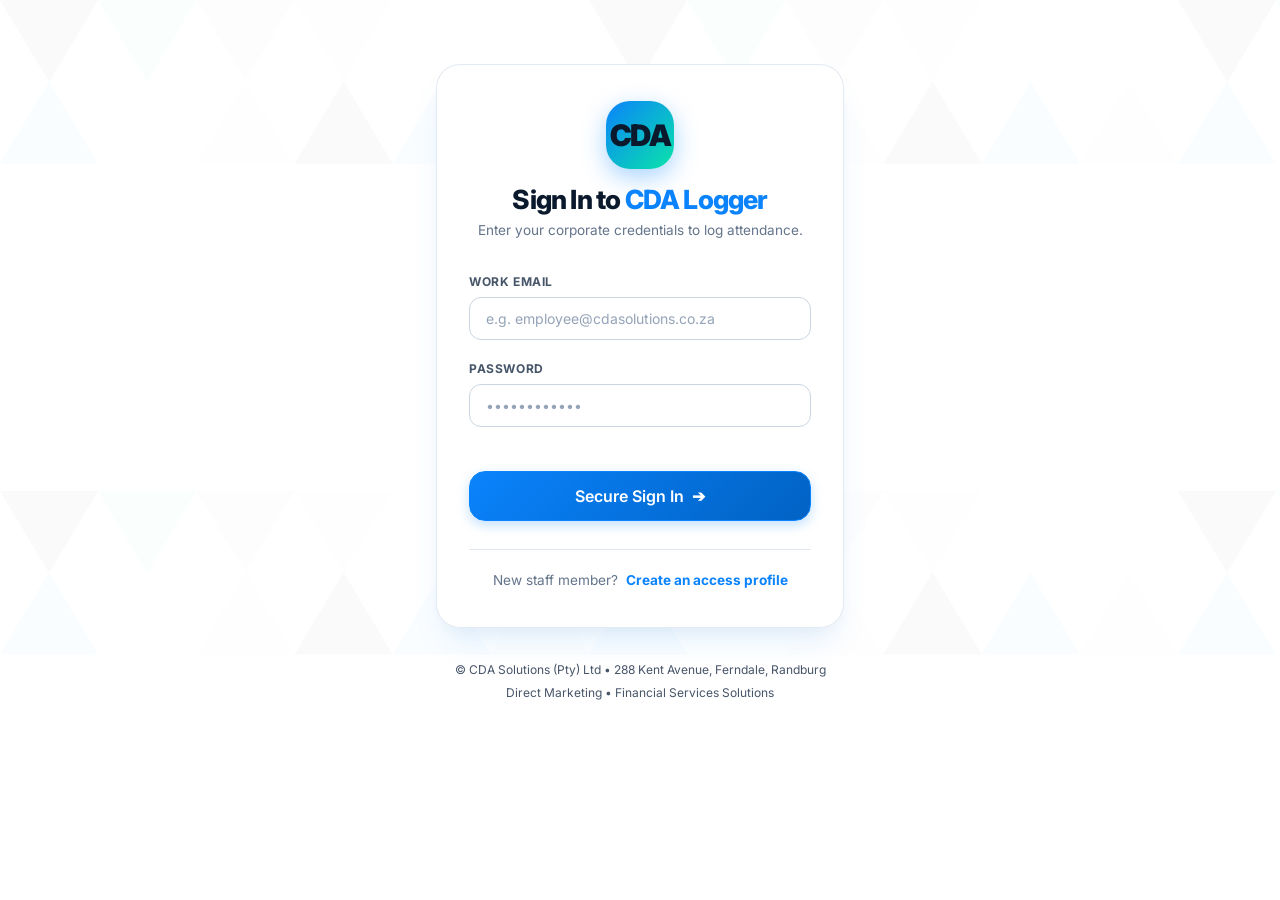
==== employee/index.html @ 735a0724 "feat: add core application structure with authentication, employee portal, admin dashboard, and shar" ====
<!DOCTYPE html>
<html lang="en">
<head>
  <meta charset="UTF-8">
  <meta name="viewport" content="width=device-width, initial-scale=1.0">
  <meta name="description" content="CDA Solutions Employee Attendance Portal - Record daily clock-in and clock-out with reverse geocoding verification and request leave.">
  <title>CDA Solutions - Staff Attendance Portal</title>
  <link rel="icon" href="https://www.cdasolutions.co.za/fav.png" type="image/x-icon">
  <link rel="stylesheet" href="../shared/css/base.css">
  <link rel="stylesheet" href="employee.css">
</head>
<body class="pattern-bg">

  <!-- GLOBAL LOADING SPINNER -->
  <div id="globalSpinner" class="spinner-overlay hidden">
    <div class="spinner"></div>
    <div id="spinnerMessage" class="spinner-message">Communicating with CDA Solutions API...</div>
  </div>

  <!-- TOP BRAND HEADER -->
  <header class="brand-header">
    <div class="brand-nav container">
      <div class="brand-identity">
        <div class="brand-logo-mark" aria-hidden="true">CDA</div>
        <div class="brand-title-wrap">
          <span class="brand-main-title">CDA <span>SOLUTIONS</span></span>
          <span class="brand-sub-title">Employee Portal</span>
        </div>
      </div>
      <div class="brand-nav-actions">
        <span class="badge badge-teal badge-pulse">Session Active</span>
        <button onclick="handleEmployeeLogout()" class="btn btn-outline btn-sm" style="color: #ffffff; border-color: rgba(255,255,255,0.25);">
          Sign Out
        </button>
      </div>
    </div>
  </header>

  <!-- MAIN EMPLOYEE CONTAINER -->
  <main class="employee-container">
    <article class="employee-card">
      
      <!-- PROFILE & GREETING -->
      <section class="employee-profile-header">
        <div id="employeeAvatar" class="employee-avatar-circle">CD</div>
        <h1 id="employeeGreeting" style="font-size: 1.5rem; color: var(--cda-navy); margin-bottom: 0.25rem;">
          Employee Attendance
        </h1>
        <p id="employeeEmail" class="text-muted" style="font-size: 0.85rem; font-family: var(--cda-font-mono);">
          employee@cdasolutions.co.za
        </p>
      </section>

      <!-- LIVE WORK CLOCK -->
      <section class="live-clock-card" aria-label="Real-time workspace clock">
        <div class="live-time-value" id="liveTime">00:00:00</div>
        <div class="live-date-label" id="liveDate">Loading local calendar...</div>
      </section>

      <!-- FEEDBACK NOTIFICATION BOX -->
      <div id="employeeAlert" class="alert hidden" role="alert"></div>

      <!-- ATTENDANCE ACTIONS -->
      <section class="clock-actions-grid" aria-label="Shift Clock Actions">
        <button 
          type="button" 
          id="btnClockIn" 
          onclick="triggerClockAction('Clock In')" 
          class="clock-action-btn clock-in-btn"
          aria-label="Clock in for your morning shift"
        >
          <div class="action-btn-content">
            <span class="action-icon" aria-hidden="true">⏰</span>
            <div>
              <span class="action-label-title">Clock In</span>
              <span class="action-label-sub">Start Daily Shift</span>
            </div>
          </div>
          <span class="action-arrow" aria-hidden="true">➔</span>
        </button>

        <button 
          type="button" 
          id="btnClockOut" 
          onclick="triggerClockAction('Clock Out')" 
          class="clock-action-btn clock-out-btn"
          aria-label="Clock out for your shift completion"
        >
          <div class="action-btn-content">
            <span class="action-icon" aria-hidden="true">🚪</span>
            <div>
              <span class="action-label-title">Clock Out</span>
              <span class="action-label-sub">End Daily Shift</span>
            </div>
          </div>
          <span class="action-arrow" aria-hidden="true">➔</span>
        </button>
      </section>

      <!-- GEOLOCATION STATUS NOTE -->
      <div class="geo-info-box">
        <span aria-hidden="true">📍</span>
        <span>GPS reverse-geocoding actively verifies your physical shift location.</span>
      </div>

      <!-- LEAVE APPLICATION TRIGGER -->
      <button 
        type="button" 
        id="btnOpenLeave" 
        onclick="openLeaveModal()" 
        class="leave-request-btn"
      >
        <span aria-hidden="true">📅</span>
        <span>Submit Leave Application</span>
      </button>

    </article>
  </main>

  <!-- SHARED LEAVE REGISTRATION MODAL -->
  <div id="leaveModal" class="modal-backdrop hidden" role="dialog" aria-labelledby="leaveModalTitle" aria-modal="true">
    <div class="modal-dialog">
      <div class="modal-header">
        <h3 id="leaveModalTitle">Register Leave Application</h3>
        <button type="button" class="modal-close" onclick="closeLeaveModal()" aria-label="Close modal">&times;</button>
      </div>
      
      <form id="leaveForm" onsubmit="handleLeaveSubmit(event)">
        <div class="modal-body">
          <div id="leaveModalAlert" class="alert hidden" role="alert"></div>

          <div class="form-group">
            <label class="form-label" for="leaveType">Leave Type</label>
            <select id="leaveType" name="leaveType" class="form-select" required>
              <option value="Annual">Annual Leave</option>
              <option value="Sick">Sick Leave</option>
              <option value="Family Responsibility">Family Responsibility Leave</option>
              <option value="Unpaid">Unpaid Leave</option>
            </select>
          </div>

          <div class="form-row form-row-2">
            <div class="form-group">
              <label class="form-label" for="leaveStartDate">Start Date</label>
              <input type="date" id="leaveStartDate" name="startDate" class="form-control" required>
            </div>
            <div class="form-group">
              <label class="form-label" for="leaveEndDate">End Date</label>
              <input type="date" id="leaveEndDate" name="endDate" class="form-control" required>
            </div>
          </div>

          <p class="text-muted" style="font-size: 0.775rem;">
            Approved leave requests will automatically integrate into monthly timesheet compliance records.
          </p>
        </div>

        <div class="modal-footer">
          <button type="button" class="btn btn-outline" onclick="closeLeaveModal()">Cancel</button>
          <button type="submit" id="btnSubmitLeave" class="btn btn-primary">Submit Application</button>
        </div>
      </form>
    </div>
  </div>

  <!-- SCRIPTS -->
  <script src="../shared/js/api.js"></script>
  <script src="../shared/js/leave.js"></script>
  <script src="employee.js"></script>
</body>
</html>
---- shared/css/base.css ----
/* ==========================================================================
   CDA SOLUTIONS DESIGN SYSTEM (base.css)
   Brand: CDA Solutions (https://www.cdasolutions.co.za/)
   Architecture: Vanilla CSS tokens, components, grid, and micro-animations
   ========================================================================== */

@import url('https://fonts.googleapis.com/css2?family=Inter:wght@300;400;500;600;700;800;900&display=swap');

:root {
  /* Brand Primary Colors */
  --cda-blue: #0a83fc;
  --cda-blue-dark: #0162c3;
  --cda-blue-light: #e8f3ff;
  --cda-blue-rgb: 10, 131, 252;

  /* Brand Secondary / Accent Colors */
  --cda-teal: #0ae4a8;
  --cda-teal-dark: #08b887;
  --cda-teal-light: #e6fcf6;
  --cda-teal-rgb: 10, 228, 168;

  /* Neutrals & Dark Theme Accents */
  --cda-navy: #0b192c;
  --cda-navy-dark: #060e18;
  --cda-slate-900: #0f172a;
  --cda-slate-800: #1e293b;
  --cda-slate-700: #334155;
  --cda-slate-600: #475569;
  --cda-slate-500: #64748b;
  --cda-slate-400: #94a3b8;
  --cda-slate-300: #cbd5e1;
  --cda-slate-200: #e2e8f0;
  --cda-slate-100: #f1f5f9;
  --cda-slate-50: #f8fafc;
  --cda-white: #ffffff;

  /* Status Tokens */
  --cda-success: #10b981;
  --cda-success-light: #ecfdf5;
  --cda-warning: #f59e0b;
  --cda-warning-light: #fffbeb;
  --cda-danger: #ef4444;
  --cda-danger-light: #fef2f2;
  --cda-orange: #f97316;
  --cda-orange-light: #fff7ed;
  --cda-purple: #8b5cf6;
  --cda-purple-light: #f5f3ff;

  /* Typography */
  --cda-font: 'Inter', -apple-system, BlinkMacSystemFont, 'Segoe UI', Roboto, Helvetica, Arial, sans-serif;
  --cda-font-mono: SFMono-Regular, Menlo, Monaco, Consolas, 'Liberation Mono', monospace;

  /* Shadows */
  --shadow-xs: 0 1px 2px 0 rgba(15, 23, 42, 0.05);
  --shadow-sm: 0 1px 3px 0 rgba(15, 23, 42, 0.08), 0 1px 2px -1px rgba(15, 23, 42, 0.05);
  --shadow-md: 0 4px 6px -1px rgba(15, 23, 42, 0.08), 0 2px 4px -2px rgba(15, 23, 42, 0.05);
  --shadow-lg: 0 10px 15px -3px rgba(15, 23, 42, 0.08), 0 4px 6px -4px rgba(15, 23, 42, 0.05);
  --shadow-xl: 0 20px 25px -5px rgba(15, 23, 42, 0.1), 0 8px 10px -6px rgba(15, 23, 42, 0.05);
  --shadow-glow-blue: 0 0 20px rgba(10, 131, 252, 0.35);
  --shadow-glow-teal: 0 0 20px rgba(10, 228, 168, 0.35);

  /* Transitions & Radii */
  --radius-sm: 8px;
  --radius-md: 12px;
  --radius-lg: 16px;
  --radius-xl: 24px;
  --radius-full: 9999px;
  --transition: all 0.2s cubic-bezier(0.4, 0, 0.2, 1);
}

/* ==========================================================================
   RESET & BASE STYLES
   ========================================================================== */

*, *::before, *::after {
  box-sizing: border-box;
  margin: 0;
  padding: 0;
}

html {
  font-family: var(--cda-font);
  font-size: 16px;
  line-height: 1.5;
  color: var(--cda-slate-800);
  background-color: var(--cda-slate-50);
  -webkit-text-size-adjust: 100%;
  -webkit-font-smoothing: antialiased;
  scroll-behavior: smooth;
}

body {
  min-height: 100vh;
  display: flex;
  flex-direction: column;
  background-color: var(--cda-slate-50);
  background-image: 
    radial-gradient(at 0% 0%, rgba(10, 131, 252, 0.06) 0px, transparent 50%),
    radial-gradient(at 100% 100%, rgba(10, 228, 168, 0.06) 0px, transparent 50%);
  background-attachment: fixed;
}

/* Geometric Subtle Background Texture */
.pattern-bg {
  background-color: #ffffff;
  background-image: url("data:image/svg+xml,%3Csvg xmlns='http://www.w3.org/2000/svg' width='100%25' height='100%25'%3E%3Cdefs%3E%3Cpattern patternUnits='userSpaceOnUse' id='b' width='589' height='490.8' x='0' y='0' viewBox='0 0 1080 900'%3E%3Cg fill-opacity='0.02'%3E%3Cpolygon fill='%230a83fc' points='90 150 0 300 180 300'/%3E%3Cpolygon points='90 150 180 0 0 0'/%3E%3Cpolygon fill='%230ae4a8' points='270 150 360 0 180 0'/%3E%3Cpolygon fill='%23cbd5e1' points='450 150 360 300 540 300'/%3E%3Cpolygon fill='%2394a3b8' points='450 150 540 0 360 0'/%3E%3Cpolygon points='630 150 540 300 720 300'/%3E%3Cpolygon fill='%23cbd5e1' points='630 150 720 0 540 0'/%3E%3Cpolygon fill='%230a83fc' points='810 150 720 300 900 300'/%3E%3Cpolygon fill='%23FFF' points='810 150 900 0 720 0'/%3E%3Cpolygon fill='%23cbd5e1' points='990 150 900 300 1080 300'/%3E%3C/g%3E%3C/pattern%3E%3C/defs%3E%3Crect x='0' y='0' fill='url(%23b)' width='100%25' height='100%25'/%3E%3C/svg%3E");
}

/* ==========================================================================
   TYPOGRAPHY
   ========================================================================== */

h1, h2, h3, h4, h5, h6 {
  color: var(--cda-navy);
  font-weight: 700;
  line-height: 1.25;
  letter-spacing: -0.02em;
}

h1 { font-size: 1.75rem; }
h2 { font-size: 1.5rem; }
h3 { font-size: 1.25rem; }
h4 { font-size: 1.1rem; }
h5 { font-size: 1rem; }
h6 { font-size: 0.875rem; }

@media (min-width: 768px) {
  h1 { font-size: 2.25rem; }
  h2 { font-size: 1.75rem; }
  h3 { font-size: 1.5rem; }
}

p {
  color: var(--cda-slate-600);
  line-height: 1.6;
}

a {
  color: var(--cda-blue);
  text-decoration: none;
  transition: var(--transition);
}

a:hover {
  color: var(--cda-blue-dark);
  text-decoration: underline;
}

/* ==========================================================================
   LAYOUT CONTAINERS
   ========================================================================== */

.container {
  width: 100%;
  max-width: 1200px;
  margin: 0 auto;
  padding: 0 1rem;
}

.auth-container {
  width: 100%;
  max-width: 440px;
  margin: 2rem auto;
  padding: 0 1rem;
}

.employee-container {
  width: 100%;
  max-width: 500px;
  margin: 1.5rem auto;
  padding: 0 1rem;
}

.admin-wide {
  width: 100%;
  max-width: 1440px;
  margin: 1.5rem auto;
  padding: 0 1rem;
}

@media (min-width: 768px) {
  .auth-container { margin: 4rem auto; }
  .employee-container { margin: 3rem auto; }
  .admin-wide { padding: 0 1.5rem; }
}

/* ==========================================================================
   BRAND LOGO & HEADER
   ========================================================================== */

.brand-header {
  background: linear-gradient(135deg, var(--cda-navy) 0%, #152840 100%);
  color: var(--cda-white);
  padding: 0.875rem 1.5rem;
  box-shadow: var(--shadow-md);
  border-bottom: 2px solid var(--cda-blue);
  position: sticky;
  top: 0;
  z-index: 40;
}

.brand-nav {
  display: flex;
  align-items: center;
  justify-content: space-between;
  flex-wrap: wrap;
  gap: 1rem;
}

.brand-identity {
  display: flex;
  align-items: center;
  gap: 0.75rem;
  text-decoration: none;
  color: var(--cda-white);
}

.brand-logo-mark {
  display: inline-flex;
  align-items: center;
  justify-content: center;
  background: linear-gradient(135deg, var(--cda-blue) 0%, var(--cda-teal) 100%);
  color: var(--cda-navy);
  font-weight: 900;
  font-size: 1.25rem;
  width: 42px;
  height: 42px;
  border-radius: var(--radius-md);
  box-shadow: 0 4px 10px rgba(10, 131, 252, 0.4);
  letter-spacing: -0.05em;
}

.brand-title-wrap {
  display: flex;
  flex-direction: column;
}

.brand-main-title {
  font-size: 1.25rem;
  font-weight: 800;
  color: var(--cda-white);
  letter-spacing: -0.03em;
  line-height: 1.1;
}

.brand-main-title span {
  color: var(--cda-teal);
}

.brand-sub-title {
  font-size: 0.65rem;
  font-weight: 600;
  text-transform: uppercase;
  color: var(--cda-slate-300);
  letter-spacing: 0.1em;
}

.brand-nav-actions {
  display: flex;
  align-items: center;
  gap: 0.75rem;
}

/* ==========================================================================
   CARDS & CONTAINERS
   ========================================================================== */

.card {
  background: var(--cda-white);
  border: 1px solid var(--cda-slate-200);
  border-radius: var(--radius-lg);
  box-shadow: var(--shadow-md);
  overflow: hidden;
  transition: var(--transition);
}

.card-header {
  padding: 1.25rem 1.5rem;
  border-bottom: 1px solid var(--cda-slate-200);
  background: #ffffff;
  display: flex;
  align-items: center;
  justify-content: space-between;
  flex-wrap: wrap;
  gap: 0.75rem;
}

.card-body {
  padding: 1.5rem;
}

.card-footer {
  padding: 1rem 1.5rem;
  border-top: 1px solid var(--cda-slate-200);
  background: var(--cda-slate-50);
}

/* ==========================================================================
   BUTTONS
   ========================================================================== */

.btn {
  display: inline-flex;
  align-items: center;
  justify-content: center;
  gap: 0.5rem;
  font-family: var(--cda-font);
  font-weight: 600;
  font-size: 0.875rem;
  line-height: 1;
  padding: 0.75rem 1.25rem;
  border-radius: var(--radius-md);
  border: 1px solid transparent;
  cursor: pointer;
  transition: var(--transition);
  text-decoration: none;
  text-align: center;
  user-select: none;
  white-space: nowrap;
}

.btn:active {
  transform: scale(0.97);
}

.btn:disabled, .btn.disabled {
  opacity: 0.6;
  cursor: not-allowed;
  pointer-events: none;
}

.btn-primary {
  background: linear-gradient(135deg, var(--cda-blue) 0%, var(--cda-blue-dark) 100%);
  color: var(--cda-white);
  border-color: var(--cda-blue);
  box-shadow: 0 4px 12px rgba(10, 131, 252, 0.25);
}

.btn-primary:hover {
  background: linear-gradient(135deg, #1f90ff 0%, #0056b3 100%);
  box-shadow: 0 6px 16px rgba(10, 131, 252, 0.35);
  text-decoration: none;
  color: var(--cda-white);
}

.btn-secondary {
  background: linear-gradient(135deg, var(--cda-teal) 0%, var(--cda-teal-dark) 100%);
  color: var(--cda-navy);
  border-color: var(--cda-teal);
  box-shadow: 0 4px 12px rgba(10, 228, 168, 0.25);
  font-weight: 700;
}

.btn-secondary:hover {
  background: linear-gradient(135deg, #1ff0b6 0%, #07a679 100%);
  box-shadow: 0 6px 16px rgba(10, 228, 168, 0.35);
  text-decoration: none;
  color: var(--cda-navy);
}

.btn-danger {
  background: linear-gradient(135deg, var(--cda-danger) 0%, #dc2626 100%);
  color: var(--cda-white);
  border-color: var(--cda-danger);
  box-shadow: 0 4px 12px rgba(239, 68, 68, 0.25);
}

.btn-danger:hover {
  background: linear-gradient(135deg, #f87171 0%, #b91c1c 100%);
  text-decoration: none;
  color: var(--cda-white);
}

.btn-orange {
  background: linear-gradient(135deg, var(--cda-orange) 0%, #ea580c 100%);
  color: var(--cda-white);
  border-color: var(--cda-orange);
  box-shadow: 0 4px 12px rgba(249, 115, 22, 0.25);
}

.btn-orange:hover {
  background: linear-gradient(135deg, #fb923c 0%, #c2410c 100%);
  text-decoration: none;
  color: var(--cda-white);
}

.btn-outline {
  background: transparent;
  color: var(--cda-slate-700);
  border-color: var(--cda-slate-300);
}

.btn-outline:hover {
  background: var(--cda-slate-100);
  color: var(--cda-slate-900);
  border-color: var(--cda-slate-400);
  text-decoration: none;
}

.btn-outline-danger {
  background: transparent;
  color: var(--cda-danger);
  border-color: rgba(239, 68, 68, 0.3);
}

.btn-outline-danger:hover {
  background: var(--cda-danger-light);
  border-color: var(--cda-danger);
  color: var(--cda-danger);
  text-decoration: none;
}

.btn-block {
  width: 100%;
}

.btn-lg {
  padding: 1rem 1.5rem;
  font-size: 1rem;
  border-radius: var(--radius-lg);
}

.btn-sm {
  padding: 0.45rem 0.85rem;
  font-size: 0.75rem;
  border-radius: var(--radius-sm);
}

/* ==========================================================================
   FORMS & INPUTS
   ========================================================================== */

.form-group {
  margin-bottom: 1.25rem;
}

.form-label {
  display: block;
  font-size: 0.75rem;
  font-weight: 700;
  text-transform: uppercase;
  letter-spacing: 0.05em;
  color: var(--cda-slate-600);
  margin-bottom: 0.375rem;
}

.form-control, .form-select {
  width: 100%;
  padding: 0.75rem 1rem;
  font-family: var(--cda-font);
  font-size: 0.875rem;
  color: var(--cda-slate-800);
  background-color: var(--cda-white);
  border: 1px solid var(--cda-slate-300);
  border-radius: var(--radius-md);
  transition: var(--transition);
}

.form-control:focus, .form-select:focus {
  outline: none;
  border-color: var(--cda-blue);
  box-shadow: 0 0 0 3px rgba(10, 131, 252, 0.15);
}

.form-control::placeholder {
  color: var(--cda-slate-400);
}

.form-row {
  display: grid;
  grid-template-columns: 1fr;
  gap: 1rem;
}

@media (min-width: 576px) {
  .form-row-2 {
    grid-template-columns: 1fr 1fr;
  }
  .form-row-3 {
    grid-template-columns: 1fr 1fr 1fr;
  }
}

/* ==========================================================================
   ALERTS
   ========================================================================== */

.alert {
  padding: 0.875rem 1.25rem;
  border-radius: var(--radius-md);
  font-size: 0.85rem;
  font-weight: 500;
  margin-bottom: 1rem;
  display: flex;
  align-items: center;
  gap: 0.75rem;
  animation: fadeIn 0.3s ease;
}

.alert-success {
  background-color: var(--cda-success-light);
  color: #065f46;
  border: 1px solid #a7f3d0;
}

.alert-danger {
  background-color: var(--cda-danger-light);
  color: #991b1b;
  border: 1px solid #fecaca;
}

.alert-info {
  background-color: var(--cda-blue-light);
  color: #075985;
  border: 1px solid #bae6fd;
}

.alert-warning {
  background-color: var(--cda-warning-light);
  color: #92400e;
  border: 1px solid #fde68a;
}

/* ==========================================================================
   BADGES & STATUS PILLS
   ========================================================================== */

.badge {
  display: inline-flex;
  align-items: center;
  gap: 0.35rem;
  padding: 0.25rem 0.65rem;
  border-radius: var(--radius-full);
  font-size: 0.725rem;
  font-weight: 700;
  text-transform: uppercase;
  letter-spacing: 0.04em;
  white-space: nowrap;
}

.badge-success {
  background-color: var(--cda-success-light);
  color: #065f46;
  border: 1px solid #a7f3d0;
}

.badge-danger {
  background-color: var(--cda-danger-light);
  color: #991b1b;
  border: 1px solid #fecaca;
}

.badge-warning {
  background-color: var(--cda-warning-light);
  color: #92400e;
  border: 1px solid #fde68a;
}

.badge-info {
  background-color: var(--cda-blue-light);
  color: #0369a1;
  border: 1px solid #bae6fd;
}

.badge-teal {
  background-color: var(--cda-teal-light);
  color: #065f46;
  border: 1px solid #99f6e4;
}

.badge-purple {
  background-color: var(--cda-purple-light);
  color: #5b21b6;
  border: 1px solid #ddd6fe;
}

.badge-neutral {
  background-color: var(--cda-slate-100);
  color: var(--cda-slate-700);
  border: 1px solid var(--cda-slate-300);
}

.badge-pulse {
  position: relative;
}

.badge-pulse::before {
  content: '';
  display: inline-block;
  width: 7px;
  height: 7px;
  border-radius: 50%;
  background-color: currentColor;
  margin-right: 4px;
  animation: pulseRadar 1.5s infinite;
}

/* ==========================================================================
   DATA TABLES
   ========================================================================== */

.table-container {
  width: 100%;
  overflow-x: auto;
  -webkit-overflow-scrolling: touch;
  border: 1px solid var(--cda-slate-200);
  border-radius: var(--radius-lg);
  background: var(--cda-white);
  box-shadow: var(--shadow-sm);
}

.table {
  width: 100%;
  border-collapse: collapse;
  text-align: left;
  font-size: 0.85rem;
}

.table th {
  background-color: var(--cda-slate-50);
  color: var(--cda-slate-600);
  font-size: 0.725rem;
  font-weight: 700;
  text-transform: uppercase;
  letter-spacing: 0.05em;
  padding: 0.875rem 1rem;
  border-bottom: 2px solid var(--cda-slate-200);
  white-space: nowrap;
}

.table td {
  padding: 0.875rem 1rem;
  border-bottom: 1px solid var(--cda-slate-200);
  color: var(--cda-slate-700);
  vertical-align: middle;
}

.table tbody tr:hover {
  background-color: #f8fafc;
}

.table tbody tr:last-child td {
  border-bottom: none;
}

/* Table Toolbar Controls */
.table-toolbar {
  padding: 1rem 1.25rem;
  background-color: var(--cda-slate-50);
  border-bottom: 1px solid var(--cda-slate-200);
  display: flex;
  align-items: center;
  justify-content: space-between;
  flex-wrap: wrap;
  gap: 0.75rem;
}

.toolbar-controls {
  display: flex;
  align-items: center;
  gap: 0.5rem;
  flex-wrap: wrap;
}

/* ==========================================================================
   MODAL DIALOGS
   ========================================================================== */

.modal-backdrop {
  position: fixed;
  inset: 0;
  background-color: rgba(11, 25, 44, 0.65);
  backdrop-filter: blur(4px);
  display: flex;
  align-items: center;
  justify-content: center;
  padding: 1rem;
  z-index: 1000;
  animation: fadeIn 0.2s ease-out;
}

.modal-dialog {
  background: var(--cda-white);
  border-radius: var(--radius-xl);
  box-shadow: var(--shadow-xl);
  border: 1px solid var(--cda-slate-200);
  width: 100%;
  max-width: 480px;
  overflow: hidden;
  animation: slideUp 0.25s ease-out;
}

.modal-header {
  padding: 1.25rem 1.5rem;
  border-bottom: 1px solid var(--cda-slate-200);
  display: flex;
  align-items: center;
  justify-content: space-between;
  background: var(--cda-slate-50);
}

.modal-header h3 {
  font-size: 1.15rem;
  color: var(--cda-navy);
}

.modal-close {
  background: none;
  border: none;
  font-size: 1.5rem;
  line-height: 1;
  color: var(--cda-slate-400);
  cursor: pointer;
  padding: 0.25rem;
  border-radius: var(--radius-sm);
  transition: var(--transition);
}

.modal-close:hover {
  color: var(--cda-slate-800);
  background: var(--cda-slate-200);
}

.modal-body {
  padding: 1.5rem;
}

.modal-footer {
  padding: 1rem 1.5rem;
  border-top: 1px solid var(--cda-slate-200);
  background: var(--cda-slate-50);
  display: flex;
  align-items: center;
  justify-content: flex-end;
  gap: 0.75rem;
}

/* ==========================================================================
   GLOBAL SPINNER & LOADER
   ========================================================================== */

.spinner-overlay {
  position: fixed;
  inset: 0;
  background-color: rgba(11, 25, 44, 0.75);
  backdrop-filter: blur(5px);
  display: flex;
  flex-direction: column;
  align-items: center;
  justify-content: center;
  z-index: 2000;
  animation: fadeIn 0.15s ease-out;
}

.spinner {
  width: 54px;
  height: 54px;
  border: 4px solid rgba(255, 255, 255, 0.2);
  border-top-color: var(--cda-teal);
  border-radius: 50%;
  animation: spin 1s linear infinite;
  box-shadow: 0 0 15px rgba(10, 228, 168, 0.4);
}

.spinner-message {
  margin-top: 1.25rem;
  font-size: 0.95rem;
  font-weight: 600;
  color: var(--cda-white);
  background: rgba(15, 23, 42, 0.7);
  padding: 0.6rem 1.25rem;
  border-radius: var(--radius-full);
  border: 1px solid rgba(255, 255, 255, 0.1);
  letter-spacing: 0.02em;
}

/* ==========================================================================
   NAVIGATION TABS
   ========================================================================== */

.tabs-nav {
  display: flex;
  background: var(--cda-white);
  padding: 0.375rem;
  border-radius: var(--radius-lg);
  border: 1px solid var(--cda-slate-200);
  gap: 0.35rem;
  overflow-x: auto;
  -webkit-overflow-scrolling: touch;
  margin-bottom: 1.5rem;
  box-shadow: var(--shadow-sm);
}

.tab-btn {
  flex: 1;
  padding: 0.75rem 1rem;
  font-family: var(--cda-font);
  font-size: 0.825rem;
  font-weight: 700;
  color: var(--cda-slate-500);
  background: transparent;
  border: none;
  border-radius: var(--radius-md);
  cursor: pointer;
  white-space: nowrap;
  transition: var(--transition);
  text-align: center;
}

.tab-btn:hover {
  color: var(--cda-navy);
  background: var(--cda-slate-100);
}

.tab-btn.active {
  background: linear-gradient(135deg, var(--cda-blue) 0%, var(--cda-blue-dark) 100%);
  color: var(--cda-white);
  box-shadow: 0 2px 8px rgba(10, 131, 252, 0.3);
}

/* ==========================================================================
   KEYFRAME ANIMATIONS
   ========================================================================== */

@keyframes fadeIn {
  from { opacity: 0; }
  to { opacity: 1; }
}

@keyframes slideUp {
  from { opacity: 0; transform: translateY(16px); }
  to { opacity: 1; transform: translateY(0); }
}

@keyframes spin {
  to { transform: rotate(360deg); }
}

@keyframes pulseRadar {
  0% { transform: scale(0.95); opacity: 1; }
  50% { transform: scale(1.35); opacity: 0.4; }
  100% { transform: scale(0.95); opacity: 1; }
}

/* Utilities */
.hidden { display: none !important; }
.text-right { text-align: right; }
.text-center { text-align: center; }
.font-mono { font-family: var(--cda-font-mono); }
.text-muted { color: var(--cda-slate-500); }
.d-flex { display: flex; }
.align-center { align-items: center; }
.justify-between { justify-content: space-between; }
---- employee/employee.css ----
/* ==========================================================================
   CDA SOLUTIONS - EMPLOYEE PORTAL STYLES (employee.css)
   ========================================================================== */

.employee-card {
  background: var(--cda-white);
  border-radius: var(--radius-xl);
  border: 1px solid var(--cda-slate-200);
  box-shadow: 0 16px 30px -10px rgba(10, 131, 252, 0.1), 0 4px 6px -2px rgba(0, 0, 0, 0.04);
  padding: 2rem 1.75rem;
  position: relative;
  overflow: hidden;
}

.employee-card::before {
  content: '';
  position: absolute;
  top: 0;
  left: 0;
  right: 0;
  height: 5px;
  background: linear-gradient(90deg, var(--cda-blue) 0%, var(--cda-teal) 100%);
}

.employee-profile-header {
  text-align: center;
  padding-bottom: 1.5rem;
  margin-bottom: 1.5rem;
  border-bottom: 1px solid var(--cda-slate-200);
}

.employee-avatar-circle {
  width: 64px;
  height: 64px;
  margin: 0 auto 0.85rem;
  border-radius: 50%;
  background: linear-gradient(135deg, var(--cda-blue-light) 0%, var(--cda-teal-light) 100%);
  border: 2px solid var(--cda-teal);
  color: var(--cda-blue-dark);
  font-size: 1.5rem;
  font-weight: 800;
  display: flex;
  align-items: center;
  justify-content: center;
  box-shadow: 0 4px 12px rgba(10, 228, 168, 0.25);
}

.live-clock-card {
  background: linear-gradient(135deg, var(--cda-navy) 0%, #152840 100%);
  color: var(--cda-white);
  border-radius: var(--radius-lg);
  padding: 1.25rem;
  text-align: center;
  margin-bottom: 1.75rem;
  box-shadow: var(--shadow-md);
  border: 1px solid rgba(255, 255, 255, 0.08);
}

.live-time-value {
  font-family: var(--cda-font-mono);
  font-size: 2.25rem;
  font-weight: 800;
  letter-spacing: -0.03em;
  color: var(--cda-teal);
  line-height: 1.1;
  text-shadow: 0 0 15px rgba(10, 228, 168, 0.4);
}

.live-date-label {
  font-size: 0.825rem;
  color: var(--cda-slate-300);
  font-weight: 500;
  margin-top: 0.35rem;
  letter-spacing: 0.02em;
}

.clock-actions-grid {
  display: grid;
  grid-template-columns: 1fr;
  gap: 1.25rem;
  margin-bottom: 1.5rem;
}

.clock-action-btn {
  display: flex;
  align-items: center;
  justify-content: space-between;
  padding: 1.25rem 1.5rem;
  border-radius: var(--radius-lg);
  border: none;
  cursor: pointer;
  color: var(--cda-white);
  font-family: var(--cda-font);
  box-shadow: var(--shadow-md);
  transition: var(--transition);
  text-align: left;
}

.clock-action-btn:hover {
  transform: translateY(-2px);
}

.clock-action-btn:active {
  transform: scale(0.97);
}

.clock-in-btn {
  background: linear-gradient(135deg, #09bd8c 0%, #059669 100%);
  box-shadow: 0 6px 18px rgba(9, 189, 140, 0.35);
}

.clock-in-btn:hover {
  background: linear-gradient(135deg, #0ae4a8 0%, #059669 100%);
  box-shadow: 0 8px 24px rgba(10, 228, 168, 0.45);
}

.clock-out-btn {
  background: linear-gradient(135deg, #f97316 0%, #ea580c 100%);
  box-shadow: 0 6px 18px rgba(249, 115, 22, 0.35);
}

.clock-out-btn:hover {
  background: linear-gradient(135deg, #fb923c 0%, #c2410c 100%);
  box-shadow: 0 8px 24px rgba(249, 115, 22, 0.45);
}

.action-btn-content {
  display: flex;
  align-items: center;
  gap: 1rem;
}

.action-icon {
  font-size: 2rem;
  line-height: 1;
}

.action-label-title {
  font-size: 1.15rem;
  font-weight: 800;
  display: block;
  letter-spacing: -0.01em;
}

.action-label-sub {
  font-size: 0.75rem;
  opacity: 0.85;
  display: block;
}

.action-arrow {
  font-size: 1.35rem;
  font-weight: 900;
  transition: transform 0.2s ease;
}

.clock-action-btn:hover .action-arrow {
  transform: translateX(4px);
}

.geo-info-box {
  background-color: var(--cda-slate-50);
  border: 1px dashed var(--cda-slate-300);
  border-radius: var(--radius-md);
  padding: 0.85rem 1rem;
  font-size: 0.775rem;
  color: var(--cda-slate-600);
  text-align: center;
  margin-bottom: 1.5rem;
  display: flex;
  align-items: center;
  justify-content: center;
  gap: 0.5rem;
}

.leave-request-btn {
  width: 100%;
  display: flex;
  align-items: center;
  justify-content: center;
  gap: 0.65rem;
  padding: 0.875rem 1.25rem;
  background-color: var(--cda-blue-light);
  color: var(--cda-blue-dark);
  border: 1px solid #bae6fd;
  border-radius: var(--radius-md);
  font-weight: 700;
  font-size: 0.875rem;
  cursor: pointer;
  transition: var(--transition);
}

.leave-request-btn:hover {
  background-color: #dbeafe;
  border-color: var(--cda-blue);
}
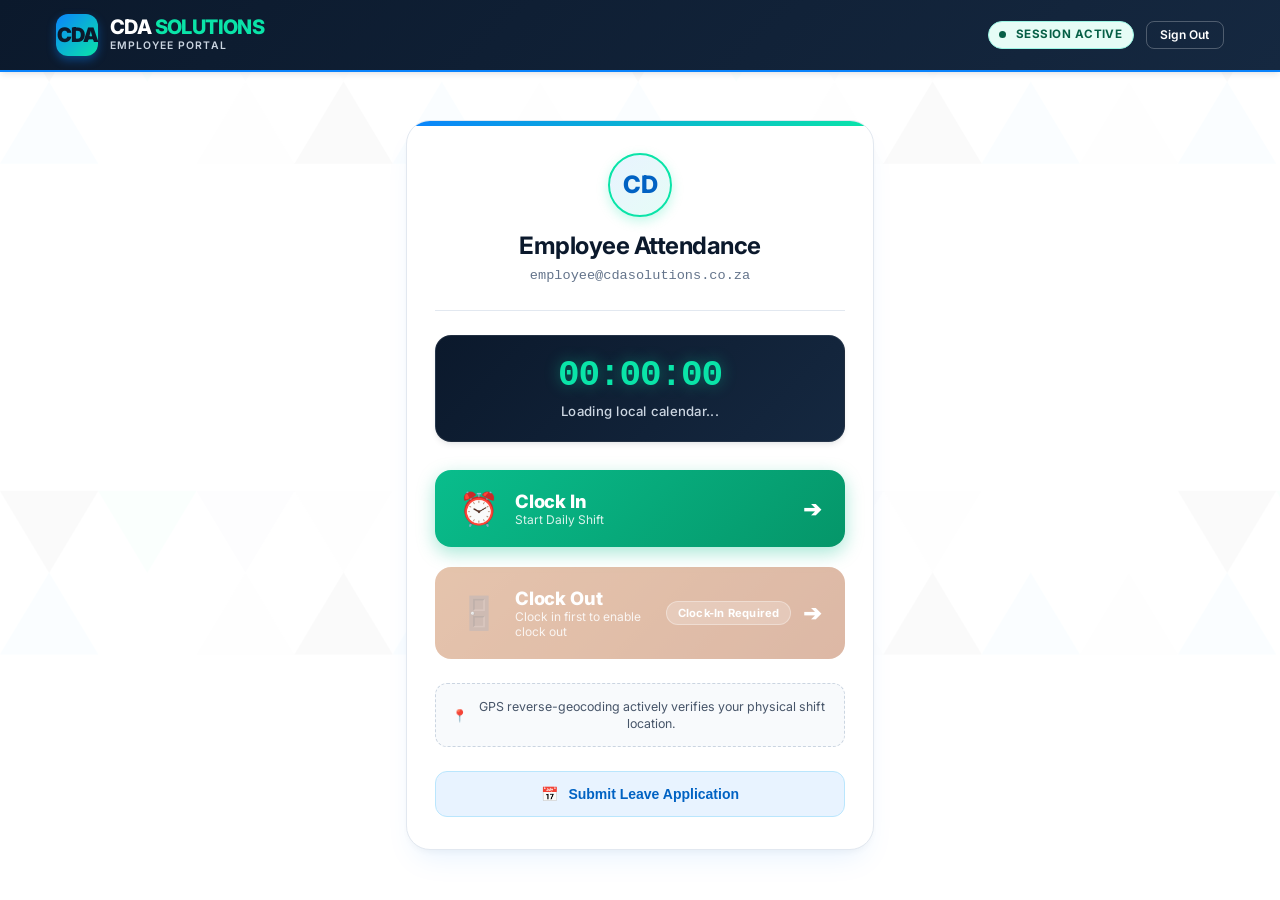
==== commit 146f59d3: "feat: add admin and employee dashboards, views, and shared leave logic" ====
--- a/employee/index.html
+++ b/employee/index.html
@@ -73,10 +73,13 @@
             <span class="action-icon" aria-hidden="true">⏰</span>
             <div>
               <span class="action-label-title">Clock In</span>
-              <span class="action-label-sub">Start Daily Shift</span>
+              <span class="action-label-sub" id="clockInSubtext">Start Daily Shift</span>
             </div>
           </div>
-          <span class="action-arrow" aria-hidden="true">➔</span>
+          <div class="action-btn-right">
+            <span class="action-badge-pill hidden" id="clockInBadge">✓ Clocked In</span>
+            <span class="action-arrow" aria-hidden="true">➔</span>
+          </div>
         </button>
 
         <button 
@@ -85,22 +88,27 @@
           onclick="triggerClockAction('Clock Out')" 
           class="clock-action-btn clock-out-btn"
           aria-label="Clock out for your shift completion"
+          disabled
+          title="Clock in first to enable clock out"
         >
           <div class="action-btn-content">
             <span class="action-icon" aria-hidden="true">🚪</span>
             <div>
               <span class="action-label-title">Clock Out</span>
-              <span class="action-label-sub">End Daily Shift</span>
+              <span class="action-label-sub" id="clockOutSubtext">Clock in first to enable clock out</span>
             </div>
           </div>
-          <span class="action-arrow" aria-hidden="true">➔</span>
+          <div class="action-btn-right">
+            <span class="action-badge-pill" id="clockOutBadge">Clock-In Required</span>
+            <span class="action-arrow" aria-hidden="true">➔</span>
+          </div>
         </button>
       </section>
 
       <!-- GEOLOCATION STATUS NOTE -->
-      <div class="geo-info-box">
-        <span aria-hidden="true">📍</span>
-        <span>GPS reverse-geocoding actively verifies your physical shift location.</span>
+      <div class="geo-info-box" id="geoStatusBox" aria-live="polite">
+        <span class="geo-status-icon" id="geoStatusIcon" aria-hidden="true">📍</span>
+        <span id="geoStatusText">GPS reverse-geocoding actively verifies your physical shift location.</span>
       </div>
 
       <!-- LEAVE APPLICATION TRIGGER -->
@@ -109,9 +117,11 @@
         id="btnOpenLeave" 
         onclick="openLeaveModal()" 
         class="leave-request-btn"
+        title="Submit an official leave application"
       >
         <span aria-hidden="true">📅</span>
         <span>Submit Leave Application</span>
+        <span id="employeeLeaveBadge" class="leave-btn-badge hidden"></span>
       </button>
 
     </article>
--- a/employee/employee.css
+++ b/employee/employee.css
@@ -154,6 +154,34 @@
   transition: transform 0.2s ease;
 }
 
+.action-btn-right {
+  display: flex;
+  align-items: center;
+  gap: 0.75rem;
+}
+
+.action-badge-pill {
+  font-size: 0.7rem;
+  font-weight: 700;
+  padding: 0.25rem 0.65rem;
+  border-radius: var(--radius-full);
+  background: rgba(255, 255, 255, 0.22);
+  color: var(--cda-white);
+  border: 1px solid rgba(255, 255, 255, 0.35);
+  letter-spacing: 0.02em;
+  white-space: nowrap;
+}
+
+.clock-action-btn:disabled,
+.clock-action-btn[disabled] {
+  opacity: 0.45 !important;
+  cursor: not-allowed !important;
+  pointer-events: none !important;
+  filter: grayscale(45%) !important;
+  transform: none !important;
+  box-shadow: none !important;
+}
+
 .clock-action-btn:hover .action-arrow {
   transform: translateX(4px);
 }
@@ -171,6 +199,45 @@
   align-items: center;
   justify-content: center;
   gap: 0.5rem;
+  transition: all 0.25s ease;
+  line-height: 1.4;
+}
+
+.geo-info-box.geo-status-acquiring {
+  background-color: #f0f9ff;
+  border-color: #7dd3fc;
+  border-style: solid;
+  color: #0369a1;
+}
+
+.geo-info-box.geo-status-locked {
+  background-color: #f0fdf4;
+  border-color: #86efac;
+  border-style: solid;
+  color: #15803d;
+}
+
+.geo-info-box.geo-status-error {
+  background-color: #fef2f2;
+  border-color: #fca5a5;
+  border-style: solid;
+  color: #b91c1c;
+}
+
+.geo-pulse-dot {
+  display: inline-block;
+  width: 8px;
+  height: 8px;
+  background-color: var(--cda-blue);
+  border-radius: 50%;
+  animation: geoPulse 1.4s infinite ease-in-out;
+  margin-right: 4px;
+}
+
+@keyframes geoPulse {
+  0% { transform: scale(0.85); opacity: 0.9; }
+  50% { transform: scale(1.35); opacity: 0.35; }
+  100% { transform: scale(0.85); opacity: 0.9; }
 }
 
 .leave-request-btn {
@@ -194,3 +261,29 @@
   background-color: #dbeafe;
   border-color: var(--cda-blue);
 }
+
+.leave-btn-badge {
+  display: inline-flex;
+  align-items: center;
+  justify-content: center;
+  padding: 0.2rem 0.55rem;
+  font-size: 0.72rem;
+  font-weight: 700;
+  border-radius: var(--radius-full);
+  margin-left: auto;
+  text-transform: uppercase;
+  letter-spacing: 0.03em;
+  white-space: nowrap;
+}
+
+.leave-btn-badge.badge-warning {
+  background-color: var(--cda-warning-light);
+  color: #92400e;
+  border: 1px solid #fde68a;
+}
+
+.leave-btn-badge.badge-teal {
+  background-color: var(--cda-teal-light);
+  color: #065f46;
+  border: 1px solid #99f6e4;
+}
